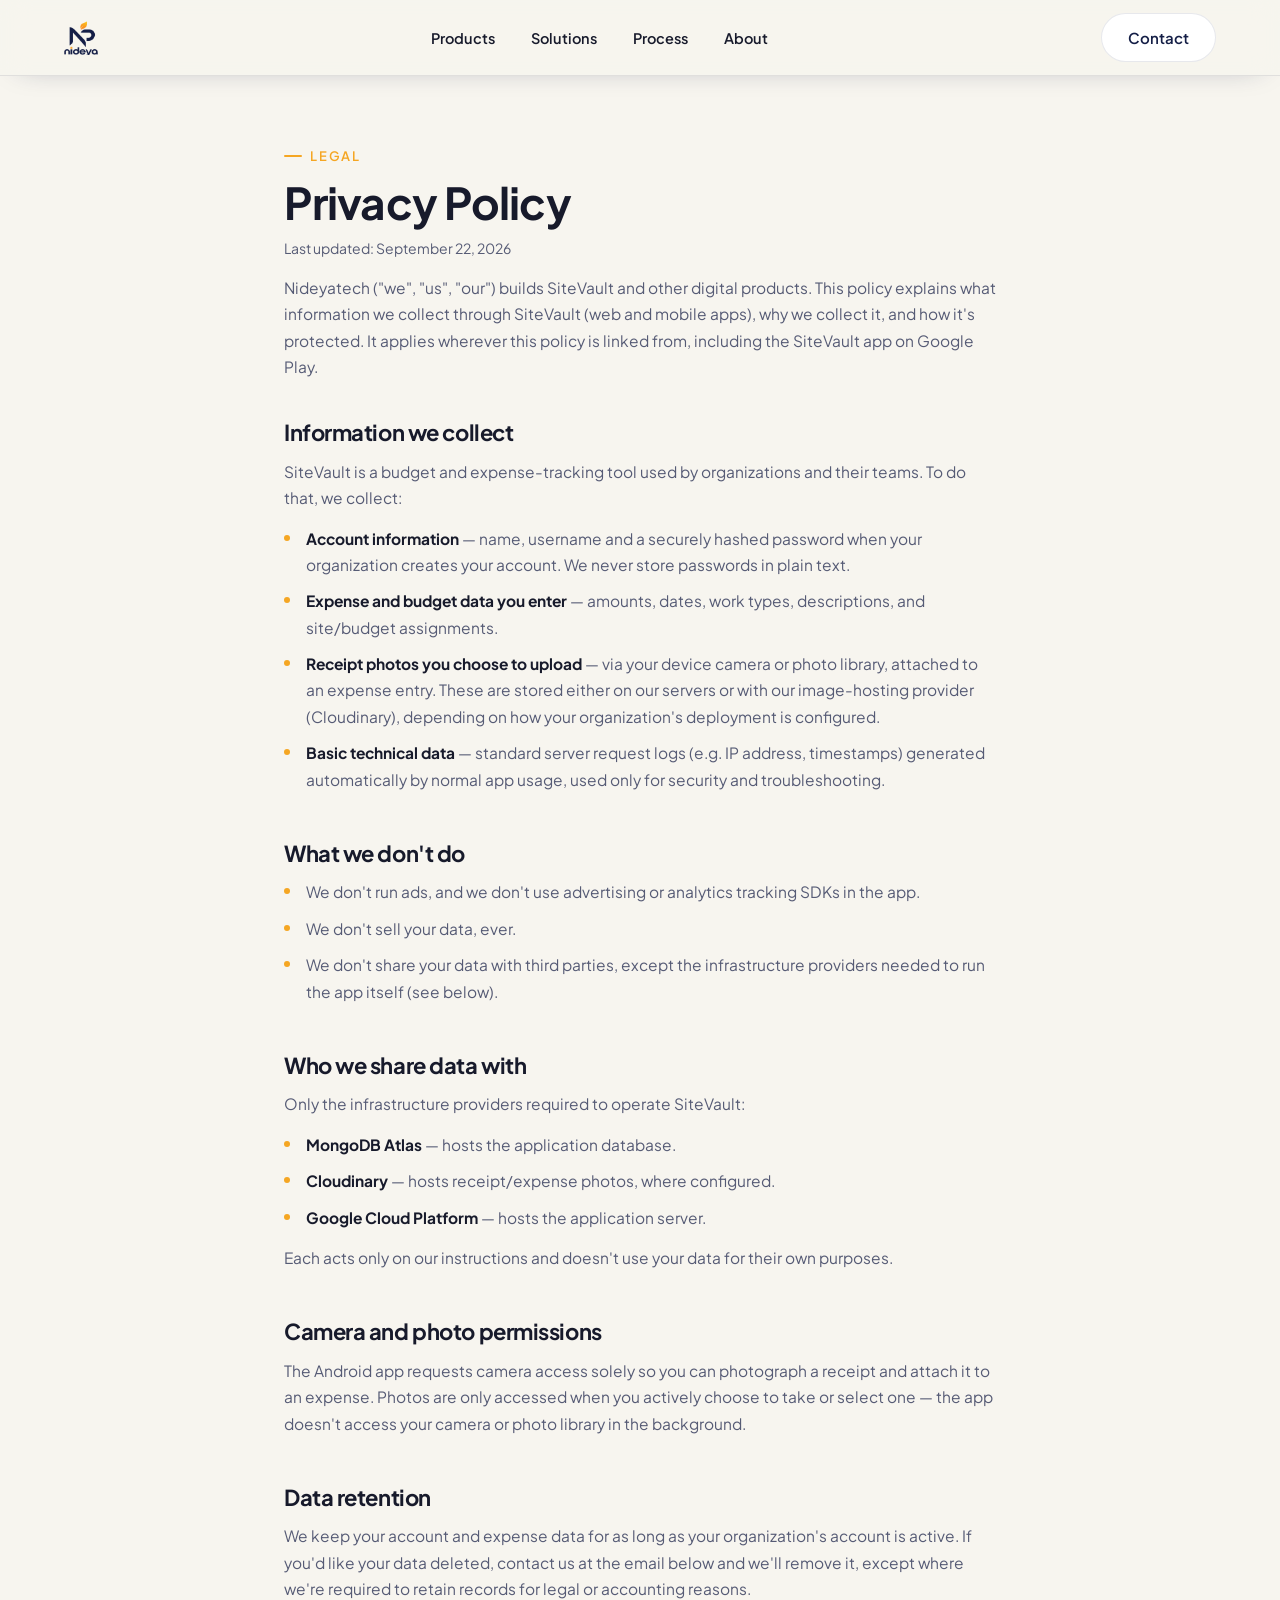
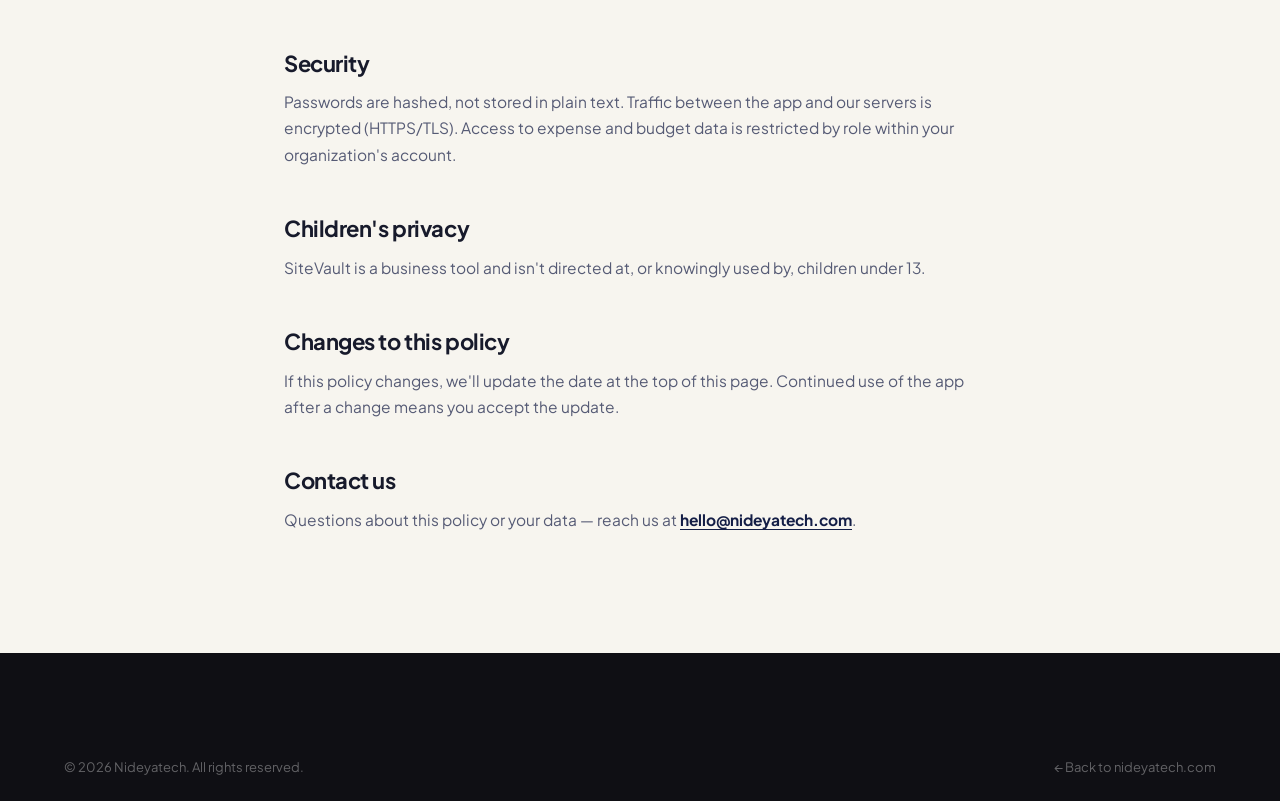
==== privacy.html @ 51b2ed9e "Add privacy policy page (needed for Play Store listing) Covers what SiteVault actually collects (acc" ====
<!doctype html>
<html lang="en">
<head>
<meta charset="UTF-8" />
<meta name="viewport" content="width=device-width, initial-scale=1" />
<title>Privacy Policy — Nideyatech</title>
<meta name="description" content="Privacy Policy for Nideyatech and SiteVault — what we collect, why, and how it's protected." />
<meta name="robots" content="index, follow" />

<link rel="icon" type="image/png" href="/assets/favicon-32.png" sizes="32x32" />
<link rel="icon" type="image/png" href="/assets/favicon-16.png" sizes="16x16" />
<link rel="apple-touch-icon" href="/assets/favicon-180.png" />
<link rel="icon" href="/assets/favicon.ico" />
<meta name="theme-color" content="#141e46" />

<link rel="preconnect" href="https://fonts.googleapis.com" />
<link rel="preconnect" href="https://fonts.gstatic.com" crossorigin />
<link href="https://fonts.googleapis.com/css2?family=Plus+Jakarta+Sans:wght@400;500;600;700;800&display=swap" rel="stylesheet" />

<link rel="stylesheet" href="css/styles.css" />
<style>
  .legal { padding: calc(var(--nav-h) + 64px) 0 120px; }
  .legal .container { max-width: 760px; }
  .legal .updated { font-size: 14px; color: var(--text-soft); margin-top: 10px; }
  .legal h1 { font-size: clamp(30px, 4.5vw, 44px); margin-top: 14px; }
  .legal h2 { font-size: 22px; margin-top: 48px; margin-bottom: 14px; }
  .legal h2:first-of-type { margin-top: 40px; }
  .legal p { font-size: 15.5px; margin-top: 14px; }
  .legal ul { margin-top: 14px; display: flex; flex-direction: column; gap: 10px; }
  .legal ul li { font-size: 15.5px; color: var(--text-soft); line-height: 1.7; padding-left: 22px; position: relative; }
  .legal ul li::before { content: ""; position: absolute; left: 0; top: 9px; width: 6px; height: 6px; border-radius: 50%; background: var(--saffron); }
  .legal a.inline { color: var(--indigo); font-weight: 700; text-decoration: underline; text-underline-offset: 3px; }
  .legal strong { color: var(--text); }
  @media (max-width: 680px) { .legal { padding: calc(var(--nav-h) + 40px) 0 80px; } }
</style>
</head>
<body>

<header class="nav" id="nav" data-force-scrolled="true">
  <div class="container">
    <a href="index.html" class="nav-logo">
      <img class="logo-dark" src="assets/logo/logo-navbar.png" alt="Nideyatech" />
      <img class="logo-light" src="assets/logo/logo-navbar-light.png" alt="Nideyatech" />
    </a>
    <nav class="nav-links">
      <a href="index.html#products">Products</a>
      <a href="index.html#solutions">Solutions</a>
      <a href="index.html#process">Process</a>
      <a href="index.html#about">About</a>
    </nav>
    <div class="nav-right">
      <a href="index.html#contact" class="btn btn-outline nav-contact-btn">Contact</a>
      <button class="nav-burger" id="burger" aria-label="Menu"><span></span><span></span><span></span></button>
    </div>
  </div>
</header>

<div class="mobile-menu" id="mobileMenu">
  <a href="index.html#products">Products</a>
  <a href="index.html#solutions">Solutions</a>
  <a href="index.html#process">Process</a>
  <a href="index.html#about">About</a>
  <a href="index.html#contact">Contact</a>
</div>

<section class="legal">
  <div class="container">
    <div class="eyebrow">Legal</div>
    <h1>Privacy Policy</h1>
    <p class="updated">Last updated: September 22, 2026</p>

    <p>Nideyatech ("we", "us", "our") builds SiteVault and other digital products. This
      policy explains what information we collect through SiteVault (web and mobile apps),
      why we collect it, and how it's protected. It applies wherever this policy is linked
      from, including the SiteVault app on Google Play.</p>

    <h2>Information we collect</h2>
    <p>SiteVault is a budget and expense-tracking tool used by organizations and their
      teams. To do that, we collect:</p>
    <ul>
      <li><strong>Account information</strong> — name, username and a securely hashed
        password when your organization creates your account. We never store passwords
        in plain text.</li>
      <li><strong>Expense and budget data you enter</strong> — amounts, dates, work
        types, descriptions, and site/budget assignments.</li>
      <li><strong>Receipt photos you choose to upload</strong> — via your device camera
        or photo library, attached to an expense entry. These are stored either on our
        servers or with our image-hosting provider (Cloudinary), depending on how your
        organization's deployment is configured.</li>
      <li><strong>Basic technical data</strong> — standard server request logs (e.g. IP
        address, timestamps) generated automatically by normal app usage, used only for
        security and troubleshooting.</li>
    </ul>

    <h2>What we don't do</h2>
    <ul>
      <li>We don't run ads, and we don't use advertising or analytics tracking SDKs in
        the app.</li>
      <li>We don't sell your data, ever.</li>
      <li>We don't share your data with third parties, except the infrastructure
        providers needed to run the app itself (see below).</li>
    </ul>

    <h2>Who we share data with</h2>
    <p>Only the infrastructure providers required to operate SiteVault:</p>
    <ul>
      <li><strong>MongoDB Atlas</strong> — hosts the application database.</li>
      <li><strong>Cloudinary</strong> — hosts receipt/expense photos, where configured.</li>
      <li><strong>Google Cloud Platform</strong> — hosts the application server.</li>
    </ul>
    <p>Each acts only on our instructions and doesn't use your data for their own
      purposes.</p>

    <h2>Camera and photo permissions</h2>
    <p>The Android app requests camera access solely so you can photograph a receipt and
      attach it to an expense. Photos are only accessed when you actively choose to take
      or select one — the app doesn't access your camera or photo library in the
      background.</p>

    <h2>Data retention</h2>
    <p>We keep your account and expense data for as long as your organization's account is
      active. If you'd like your data deleted, contact us at the email below and we'll
      remove it, except where we're required to retain records for legal or accounting
      reasons.</p>

    <h2>Security</h2>
    <p>Passwords are hashed, not stored in plain text. Traffic between the app and our
      servers is encrypted (HTTPS/TLS). Access to expense and budget data is restricted by
      role within your organization's account.</p>

    <h2>Children's privacy</h2>
    <p>SiteVault is a business tool and isn't directed at, or knowingly used by, children
      under 13.</p>

    <h2>Changes to this policy</h2>
    <p>If this policy changes, we'll update the date at the top of this page. Continued
      use of the app after a change means you accept the update.</p>

    <h2>Contact us</h2>
    <p>Questions about this policy or your data — reach us at
      <a class="inline" href="mailto:hello@nideyatech.com">hello@nideyatech.com</a>.</p>
  </div>
</section>

<footer class="footer">
  <div class="container">
    <div class="footer-bottom" style="padding-top:26px;">
      <span>© <span id="year"></span> Nideyatech. All rights reserved.</span>
      <a href="index.html">← Back to nideyatech.com</a>
    </div>
  </div>
</footer>

<script src="js/main.js"></script>
</body>
</html>
---- css/styles.css ----
/* =========================================================
   Nideyatech — brand tokens
========================================================= */
:root {
  --indigo: #141e46;
  --indigo-2: #1c2a5e;
  --saffron: #f5a623;
  --cyan: #28c4c9;
  --ivory: #f7f5ef;
  --ink: #0f0f14;

  --text: #171a2b;
  --text-soft: #565b75;
  --border: rgba(20, 30, 70, 0.1);

  --radius-sm: 10px;
  --radius: 18px;
  --radius-lg: 28px;

  --container: 1200px;
  --nav-h: 76px;

  --ease: cubic-bezier(0.22, 1, 0.36, 1);
  --shadow: 0 20px 60px -20px rgba(20, 30, 70, 0.35);
  --shadow-sm: 0 8px 24px -12px rgba(20, 30, 70, 0.25);
}

* { box-sizing: border-box; }
html { scroll-behavior: smooth; }

body {
  margin: 0;
  background: var(--ivory);
  color: var(--text);
  font-family: "Plus Jakarta Sans", -apple-system, BlinkMacSystemFont, "Segoe UI", sans-serif;
  -webkit-font-smoothing: antialiased;
  overflow-x: hidden;
}

img { max-width: 100%; display: block; }
a { color: inherit; text-decoration: none; }
ul { margin: 0; padding: 0; list-style: none; }
button { font: inherit; cursor: pointer; }
section { position: relative; }

.container {
  width: 100%;
  max-width: var(--container);
  margin: 0 auto;
  padding: 0 24px;
}

.eyebrow {
  display: inline-flex;
  align-items: center;
  gap: 8px;
  font-size: 13px;
  font-weight: 600;
  letter-spacing: 0.14em;
  text-transform: uppercase;
  color: var(--saffron);
}
.eyebrow::before {
  content: "";
  width: 18px;
  height: 2px;
  background: var(--saffron);
  border-radius: 2px;
}
.eyebrow.on-dark { color: #ffc978; }

h1, h2, h3, h4 { font-weight: 700; line-height: 1.12; margin: 0; letter-spacing: -0.02em; }
p { line-height: 1.7; color: var(--text-soft); margin: 0; }

.gradient-text {
  background: linear-gradient(100deg, var(--saffron) 0%, #ff8f6b 45%, var(--cyan) 100%);
  -webkit-background-clip: text;
  background-clip: text;
  color: transparent;
}

.section-head { max-width: 640px; margin-bottom: 56px; }
.section-head h2 { font-size: clamp(28px, 4vw, 44px); margin-top: 14px; }
.section-head p { margin-top: 16px; font-size: 17px; }
.section-head.center { margin-left: auto; margin-right: auto; text-align: center; }

.btn {
  display: inline-flex;
  align-items: center;
  gap: 10px;
  padding: 14px 26px;
  border-radius: 100px;
  font-weight: 600;
  font-size: 15px;
  border: 1px solid transparent;
  transition: transform 0.35s var(--ease), box-shadow 0.35s var(--ease), background 0.35s var(--ease), color 0.35s var(--ease), border-color .35s var(--ease);
  white-space: nowrap;
}
.btn:hover { transform: translateY(-2px); }
.btn svg { width: 16px; height: 16px; transition: transform 0.3s var(--ease); }
.btn:hover svg { transform: translate(3px, -3px); }

.btn-primary {
  background: linear-gradient(120deg, var(--saffron), #ff8f52);
  color: var(--ink);
  box-shadow: 0 12px 30px -10px rgba(245, 166, 35, 0.55);
}
.btn-primary:hover { box-shadow: 0 16px 36px -8px rgba(245, 166, 35, 0.65); }

.btn-ghost-dark {
  border-color: rgba(255, 255, 255, 0.25);
  color: #fff;
  background: rgba(255, 255, 255, 0.04);
}
.btn-ghost-dark:hover { background: rgba(255, 255, 255, 0.12); border-color: rgba(255,255,255,0.4); }

.btn-outline {
  border-color: var(--border);
  color: var(--indigo);
  background: #fff;
}
.btn-outline:hover { border-color: var(--indigo); background: var(--indigo); color: #fff; }

.btn-block-cyan {
  background: var(--cyan);
  color: var(--ink);
  box-shadow: 0 12px 30px -10px rgba(40, 196, 201, 0.55);
}

/* =========================================================
   Reveal-on-scroll
========================================================= */
[data-reveal] {
  opacity: 0;
  transform: translateY(28px);
  transition: opacity 0.8s var(--ease), transform 0.8s var(--ease);
}
[data-reveal].is-visible { opacity: 1; transform: translateY(0); }
[data-reveal="fade"] { transform: none; }
[data-reveal-delay="1"] { transition-delay: 0.08s; }
[data-reveal-delay="2"] { transition-delay: 0.16s; }
[data-reveal-delay="3"] { transition-delay: 0.24s; }
[data-reveal-delay="4"] { transition-delay: 0.32s; }
[data-reveal-delay="5"] { transition-delay: 0.4s; }

/* =========================================================
   Nav
========================================================= */
.nav {
  position: fixed;
  top: 0; left: 0; right: 0;
  z-index: 100;
  height: var(--nav-h);
  display: flex;
  align-items: center;
  transition: background 0.4s var(--ease), box-shadow 0.4s var(--ease), border-color .4s var(--ease);
  border-bottom: 1px solid transparent;
}
.nav.is-scrolled {
  background: rgba(247, 245, 239, 0.78);
  backdrop-filter: blur(14px) saturate(1.4);
  -webkit-backdrop-filter: blur(14px) saturate(1.4);
  border-bottom-color: var(--border);
  box-shadow: 0 8px 30px -20px rgba(20,30,70,0.4);
}
.nav .container { display: flex; align-items: center; justify-content: space-between; }
.nav-logo { position: relative; display: block; height: 34px; }
.nav-logo img { height: 34px; width: auto; transition: opacity 0.35s var(--ease); }
.nav-logo .logo-dark { opacity: 0; }
.nav-logo .logo-light { position: absolute; top: 0; left: 0; opacity: 1; }
.nav.is-scrolled .logo-dark { opacity: 1; }
.nav.is-scrolled .logo-light { opacity: 0; }

.nav-links { display: flex; align-items: center; gap: 36px; }
.nav-links a {
  font-size: 14.5px;
  font-weight: 600;
  color: #fff;
  position: relative;
  padding: 6px 0;
  transition: color 0.35s var(--ease);
}
.nav.is-scrolled .nav-links a { color: var(--text); }
.nav-links a::after {
  content: "";
  position: absolute;
  left: 0; bottom: 0;
  width: 0; height: 2px;
  background: var(--saffron);
  transition: width 0.3s var(--ease);
}
.nav-links a:hover::after { width: 100%; }
.nav-right { display: flex; align-items: center; gap: 28px; }

.nav-contact-btn { border-color: rgba(255,255,255,0.3); color: #fff; background: rgba(255,255,255,0.06); }
.nav.is-scrolled .nav-contact-btn { border-color: var(--border); color: var(--indigo); background: #fff; }
.nav-contact-btn:hover { background: var(--indigo); color: #fff; border-color: var(--indigo); }

.nav-burger {
  display: none;
  width: 42px; height: 42px;
  border-radius: 12px;
  border: 1px solid rgba(255,255,255,0.3);
  background: rgba(255,255,255,0.08);
  align-items: center;
  justify-content: center;
  flex-direction: column;
  gap: 5px;
  transition: background 0.35s var(--ease), border-color 0.35s var(--ease);
}
.nav-burger span { width: 18px; height: 2px; background: #fff; border-radius: 2px; transition: transform .3s var(--ease), opacity .3s var(--ease), background .35s var(--ease); }
.nav-burger.is-open span:nth-child(1) { transform: translateY(7px) rotate(45deg); }
.nav-burger.is-open span:nth-child(2) { opacity: 0; }
.nav-burger.is-open span:nth-child(3) { transform: translateY(-7px) rotate(-45deg); }
.nav.is-scrolled .nav-burger { border-color: var(--border); background: #fff; }
.nav.is-scrolled .nav-burger span { background: var(--indigo); }

.mobile-menu {
  position: fixed;
  inset: var(--nav-h) 0 0 0;
  z-index: 99;
  background: var(--ivory);
  transform: translateY(-8px);
  opacity: 0;
  pointer-events: none;
  transition: opacity .35s var(--ease), transform .35s var(--ease);
  padding: 32px 24px;
  display: none;
}
.mobile-menu.is-open { opacity: 1; transform: translateY(0); pointer-events: auto; }
.mobile-menu a { display: block; font-size: 24px; font-weight: 700; padding: 14px 0; border-bottom: 1px solid var(--border); }
.mobile-menu .btn { margin-top: 24px; width: 100%; justify-content: center; }

/* =========================================================
   Hero
========================================================= */
.hero {
  position: relative;
  padding: calc(var(--nav-h) + 84px) 0 120px;
  background: radial-gradient(120% 100% at 15% 0%, #1c2a5e 0%, var(--indigo) 45%, var(--ink) 100%);
  color: #fff;
  overflow: hidden;
  isolation: isolate;
}
.hero::before {
  content: "";
  position: absolute; inset: 0;
  background-image: url("data:image/svg+xml;utf8,<svg xmlns='http://www.w3.org/2000/svg' width='140' height='140'><filter id='n'><feTurbulence type='fractalNoise' baseFrequency='0.9' numOctaves='2' stitchTiles='stitch'/><feColorMatrix type='saturate' values='0'/></filter><rect width='100%25' height='100%25' filter='url(%23n)' opacity='0.05'/></svg>");
  mix-blend-mode: overlay;
  pointer-events: none;
  z-index: 1;
}
.hero-orb {
  position: absolute;
  border-radius: 50%;
  filter: blur(70px);
  z-index: 0;
  opacity: 0.55;
}
.orb-1 { width: 480px; height: 480px; right: -120px; top: -80px; background: radial-gradient(circle, var(--cyan), transparent 70%); animation: float1 14s ease-in-out infinite; }
.orb-2 { width: 420px; height: 420px; left: -140px; bottom: -160px; background: radial-gradient(circle, var(--saffron), transparent 70%); animation: float2 16s ease-in-out infinite; }
.orb-3 { width: 300px; height: 300px; right: 12%; bottom: -80px; background: radial-gradient(circle, #7c8fff, transparent 70%); animation: float1 12s ease-in-out infinite reverse; opacity: 0.35; }

@keyframes float1 { 0%,100% { transform: translate(0,0); } 50% { transform: translate(-30px, 30px); } }
@keyframes float2 { 0%,100% { transform: translate(0,0); } 50% { transform: translate(30px, -24px); } }

.hero .container { position: relative; z-index: 2; }
.hero-grid { display: grid; grid-template-columns: 1.1fr 0.9fr; gap: 48px; align-items: center; }

.hero-badge {
  display: inline-flex;
  align-items: center;
  gap: 10px;
  padding: 8px 16px 8px 8px;
  border-radius: 100px;
  background: rgba(255,255,255,0.07);
  border: 1px solid rgba(255,255,255,0.14);
  font-size: 13px;
  font-weight: 600;
  margin-bottom: 28px;
}
.hero-badge .dot { width: 22px; height: 22px; border-radius: 50%; background: linear-gradient(135deg, var(--saffron), var(--cyan)); display: flex; align-items: center; justify-content: center; font-size: 11px; }

.hero h1 {
  font-size: clamp(38px, 5.4vw, 66px);
  letter-spacing: -0.03em;
}
.hero h1 span { display: block; }

.hero-sub {
  margin-top: 24px;
  font-size: 18px;
  color: rgba(255,255,255,0.72);
  max-width: 480px;
  line-height: 1.7;
}
.hero-cta { display: flex; gap: 16px; margin-top: 40px; flex-wrap: wrap; }

.hero-stats { display: flex; gap: 36px; margin-top: 64px; flex-wrap: wrap; }
.hero-stats div strong { display: block; font-size: 26px; font-weight: 800; }
.hero-stats div span { font-size: 13px; color: rgba(255,255,255,0.55); }

/* --- hero visual: abstract product panel --- */
.hero-visual { position: relative; }
.panel {
  position: relative;
  background: rgba(255,255,255,0.06);
  border: 1px solid rgba(255,255,255,0.14);
  border-radius: var(--radius-lg);
  backdrop-filter: blur(18px);
  -webkit-backdrop-filter: blur(18px);
  padding: 22px;
  box-shadow: var(--shadow);
  animation: floatPanel 7s ease-in-out infinite;
}
@keyframes floatPanel { 0%,100% { transform: translateY(0) rotate(0deg); } 50% { transform: translateY(-14px) rotate(0.4deg); } }

.panel-head { display: flex; align-items: center; justify-content: space-between; margin-bottom: 18px; }
.panel-head .traffic { display: flex; gap: 6px; }
.panel-head .traffic span { width: 9px; height: 9px; border-radius: 50%; background: rgba(255,255,255,0.25); }
.panel-head small { font-size: 11px; color: rgba(255,255,255,0.5); letter-spacing: 0.06em; text-transform: uppercase; }

.panel-stats { display: grid; grid-template-columns: repeat(3, 1fr); gap: 12px; margin-bottom: 16px; }
.panel-stats .tile { background: rgba(255,255,255,0.05); border: 1px solid rgba(255,255,255,0.1); border-radius: 14px; padding: 12px 14px; }
.panel-stats .tile b { display: block; font-size: 19px; }
.panel-stats .tile small { color: rgba(255,255,255,0.5); font-size: 11px; }
.tile.up b { color: #7fe7c4; }

.panel-chart { display: flex; align-items: flex-end; gap: 8px; height: 90px; margin-bottom: 18px; padding: 0 2px; }
.panel-chart i { flex: 1; border-radius: 6px 6px 2px 2px; background: linear-gradient(180deg, var(--cyan), rgba(40,196,201,0.15)); }
.panel-chart i:nth-child(3n) { background: linear-gradient(180deg, var(--saffron), rgba(245,166,35,0.15)); }

.panel-rows { display: flex; flex-direction: column; gap: 10px; }
.panel-rows .row { display: flex; align-items: center; gap: 10px; background: rgba(255,255,255,0.04); border-radius: 10px; padding: 9px 12px; }
.panel-rows .row .ic { width: 26px; height: 26px; border-radius: 8px; flex-shrink: 0; }
.panel-rows .row .bar { flex: 1; height: 6px; border-radius: 4px; background: rgba(255,255,255,0.12); overflow: hidden; }
.panel-rows .row .bar span { display: block; height: 100%; border-radius: 4px; background: linear-gradient(90deg, var(--cyan), var(--saffron)); }

.float-chip {
  position: absolute;
  background: #fff;
  color: var(--ink);
  border-radius: 14px;
  padding: 10px 14px;
  display: flex;
  align-items: center;
  gap: 10px;
  font-size: 13px;
  font-weight: 700;
  box-shadow: var(--shadow-sm);
}
.float-chip.chip-1 { top: -20px; right: -10px; animation: floatChip 5s ease-in-out infinite; }
.float-chip.chip-2 { bottom: 30px; left: -34px; animation: floatChip 6s ease-in-out infinite reverse; }
.float-chip .ico { width: 26px; height: 26px; border-radius: 50%; display: flex; align-items: center; justify-content: center; color: #fff; }
@keyframes floatChip { 0%,100% { transform: translateY(0); } 50% { transform: translateY(-10px); } }

/* =========================================================
   Marquee strip (what we deliver)
========================================================= */
.strip {
  background: var(--indigo);
  padding: 22px 0;
  overflow: hidden;
  border-top: 1px solid rgba(255,255,255,0.06);
}
.strip-track { display: flex; gap: 56px; width: max-content; animation: marquee 26s linear infinite; }
.strip-track span {
  display: flex; align-items: center; gap: 10px;
  font-size: 14px; font-weight: 600; color: rgba(255,255,255,0.75); white-space: nowrap;
}
.strip-track span::before { content: ""; width: 6px; height: 6px; border-radius: 50%; background: var(--saffron); }
@keyframes marquee { from { transform: translateX(0); } to { transform: translateX(-50%); } }

/* =========================================================
   Products
========================================================= */
.products { padding: 140px 0 120px; }

.product-card {
  display: grid;
  grid-template-columns: 1fr 1fr;
  gap: 0;
  background: #fff;
  border: 1px solid var(--border);
  border-radius: var(--radius-lg);
  overflow: hidden;
  box-shadow: var(--shadow-sm);
}
.product-copy { padding: 56px; display: flex; flex-direction: column; justify-content: center; }
.product-copy h3 { font-size: clamp(24px, 3vw, 32px); margin-top: 14px; }
.product-copy > p { margin-top: 16px; font-size: 16px; }
.product-tagline { color: var(--indigo); font-weight: 700; font-size: 15px; margin-top: 4px; }

.feature-list { margin-top: 26px; display: flex; flex-direction: column; gap: 14px; }
.feature-list li { display: flex; align-items: flex-start; gap: 12px; font-size: 15px; color: var(--text); font-weight: 600; }
.feature-list .check {
  width: 22px; height: 22px; border-radius: 50%;
  background: rgba(40, 196, 201, 0.15); color: var(--cyan);
  display: flex; align-items: center; justify-content: center; flex-shrink: 0; margin-top: 1px;
}
.feature-list .check svg { width: 12px; height: 12px; }

.product-actions { display: flex; align-items: center; gap: 22px; margin-top: 34px; flex-wrap: wrap; }
.product-link { font-weight: 700; font-size: 14.5px; color: var(--indigo); display: inline-flex; align-items: center; gap: 6px; }
.product-link svg { width: 15px; height: 15px; }

.product-visual {
  background: linear-gradient(160deg, #10182f, var(--indigo) 60%, #1c2a5e);
  position: relative;
  padding: 44px;
  display: flex;
  align-items: center;
  justify-content: center;
}
.product-visual .panel { width: 100%; max-width: 380px; animation: none; }
.product-visual .glow { position: absolute; width: 260px; height: 260px; border-radius: 50%; background: var(--saffron); filter: blur(100px); opacity: 0.35; top: -40px; right: -40px; }

/* =========================================================
   Solutions
========================================================= */
.solutions { padding: 40px 0 130px; background: var(--ivory); }
.solutions-grid { display: grid; grid-template-columns: repeat(3, 1fr); gap: 22px; }

.sol-card {
  background: #fff;
  border: 1px solid var(--border);
  border-radius: var(--radius);
  padding: 32px 28px;
  transition: transform .4s var(--ease), box-shadow .4s var(--ease), border-color .4s var(--ease);
  position: relative;
  overflow: hidden;
}
.sol-card::before {
  content: "";
  position: absolute; inset: 0;
  background: linear-gradient(140deg, rgba(245,166,35,0.08), rgba(40,196,201,0.08));
  opacity: 0;
  transition: opacity .4s var(--ease);
}
.sol-card:hover { transform: translateY(-6px); box-shadow: var(--shadow-sm); border-color: rgba(20,30,70,0.18); }
.sol-card:hover::before { opacity: 1; }
.sol-card > * { position: relative; }

.sol-icon {
  width: 52px; height: 52px;
  border-radius: 14px;
  background: linear-gradient(135deg, var(--indigo), var(--indigo-2));
  display: flex; align-items: center; justify-content: center;
  margin-bottom: 20px;
}
.sol-icon svg { width: 24px; height: 24px; stroke: #fff; }
.sol-card h4 { font-size: 18px; margin-bottom: 10px; }
.sol-card p { font-size: 14.5px; }
.sol-card .tag {
  display: inline-block; margin-top: 16px; font-size: 12px; font-weight: 700;
  color: var(--saffron); letter-spacing: 0.04em; text-transform: uppercase;
}

/* =========================================================
   Process
========================================================= */
.process { padding: 20px 0 130px; }
.process-row { display: grid; grid-template-columns: repeat(4, 1fr); gap: 24px; position: relative; }
.process-row::before {
  content: "";
  position: absolute; top: 27px; left: 60px; right: 60px; height: 1px;
  background: repeating-linear-gradient(90deg, var(--border) 0 8px, transparent 8px 16px);
  z-index: 0;
}
.process-step { position: relative; z-index: 1; }
.process-num {
  width: 54px; height: 54px; border-radius: 16px;
  background: #fff; border: 1px solid var(--border);
  display: flex; align-items: center; justify-content: center;
  font-weight: 800; font-size: 17px; color: var(--indigo);
  margin-bottom: 20px; box-shadow: var(--shadow-sm);
}
.process-step h4 { font-size: 16.5px; margin-bottom: 8px; }
.process-step p { font-size: 14px; }

/* =========================================================
   About
========================================================= */
.about { padding: 20px 0 130px; }
.about-grid { display: grid; grid-template-columns: 0.9fr 1.1fr; gap: 64px; align-items: center; }
.about-copy p { margin-top: 4px; font-size: 16.5px; }
.about-copy p + p { margin-top: 16px; }
.about-values { margin-top: 30px; display: grid; grid-template-columns: 1fr 1fr; gap: 18px; }
.about-values div strong { display: block; font-size: 15px; margin-bottom: 4px; color: var(--indigo); }
.about-values div span { font-size: 13.5px; color: var(--text-soft); }

.about-panel {
  background: var(--indigo);
  border-radius: var(--radius-lg);
  padding: 48px;
  color: #fff;
  position: relative;
  overflow: hidden;
}
.about-panel .glow { position: absolute; width: 220px; height: 220px; background: var(--cyan); filter: blur(90px); opacity: 0.4; bottom: -60px; left: -60px; }
.about-panel blockquote {
  font-size: 22px; font-weight: 700; line-height: 1.5; letter-spacing: -0.01em;
  margin: 0; position: relative;
}
.about-panel .mark { font-size: 60px; color: var(--saffron); line-height: 0.4; display: block; margin-bottom: 14px; font-family: Georgia, serif; }
.about-panel .who { margin-top: 26px; display: flex; align-items: center; gap: 12px; position: relative; }
.about-panel .who img { height: 26px; width: auto; }
.about-panel .who span { font-size: 13px; color: rgba(255,255,255,0.6); }

/* =========================================================
   CTA band
========================================================= */
.cta-band {
  margin: 0 24px 130px;
  max-width: calc(var(--container) - 0px);
  margin-left: auto; margin-right: auto;
  border-radius: var(--radius-lg);
  background: radial-gradient(120% 160% at 100% 0%, #1c2a5e 0%, var(--indigo) 50%, var(--ink) 100%);
  padding: 70px 60px;
  text-align: center;
  position: relative;
  overflow: hidden;
  color: #fff;
}
.cta-band .hero-orb { opacity: 0.4; }
.cta-band h2 { font-size: clamp(26px, 4vw, 40px); position: relative; z-index: 1; }
.cta-band p { color: rgba(255,255,255,0.68); max-width: 480px; margin: 16px auto 0; position: relative; z-index: 1; }
.cta-band .hero-cta { justify-content: center; position: relative; z-index: 1; }

/* =========================================================
   Footer
========================================================= */
.footer { background: var(--ink); color: rgba(255,255,255,0.6); padding: 80px 0 0; }
.footer-top { display: grid; grid-template-columns: 1.3fr 0.9fr 0.9fr 1fr; gap: 40px; padding-bottom: 56px; border-bottom: 1px solid rgba(255,255,255,0.08); }
.footer-brand img { height: 30px; margin-bottom: 18px; }
.footer-brand p { font-size: 14px; max-width: 260px; color: rgba(255,255,255,0.45); }
.footer-social { display: flex; gap: 10px; margin-top: 22px; }
.footer-social a {
  width: 38px; height: 38px; border-radius: 10px; border: 1px solid rgba(255,255,255,0.14);
  display: flex; align-items: center; justify-content: center; transition: background .3s var(--ease), border-color .3s var(--ease);
}
.footer-social a:hover { background: rgba(255,255,255,0.1); border-color: rgba(255,255,255,0.3); }
.footer-social svg { width: 16px; height: 16px; }

.footer-col h5 { color: #fff; font-size: 13px; letter-spacing: 0.06em; text-transform: uppercase; margin-bottom: 18px; }
.footer-col ul { display: flex; flex-direction: column; gap: 12px; }
.footer-col a { font-size: 14.5px; transition: color .3s var(--ease); }
.footer-col a:hover { color: #fff; }

.footer-bottom {
  display: flex; align-items: center; justify-content: space-between;
  padding: 26px 0; font-size: 13px; color: rgba(255,255,255,0.35); flex-wrap: wrap; gap: 10px;
}
.footer-bottom a:hover { color: rgba(255,255,255,0.7); }

/* =========================================================
   Responsive
========================================================= */
@media (max-width: 980px) {
  .hero-grid { grid-template-columns: 1fr; }
  .hero-visual { max-width: 460px; margin: 0 auto; }
  .product-card { grid-template-columns: 1fr; }
  .product-visual { order: -1; padding: 40px 28px; }
  .solutions-grid { grid-template-columns: 1fr 1fr; }
  .process-row { grid-template-columns: 1fr 1fr; row-gap: 40px; }
  .process-row::before { display: none; }
  .about-grid { grid-template-columns: 1fr; }
  .about-panel { order: -1; }
  .footer-top { grid-template-columns: 1fr 1fr; }
}

@media (max-width: 680px) {
  :root { --nav-h: 68px; }
  .nav-links { display: none; }
  .nav-burger { display: flex; }
  .mobile-menu { display: block; }
  .nav-right .btn-outline { display: none; }
  .hero { padding: calc(var(--nav-h) + 56px) 0 80px; }
  .hero-stats { gap: 26px; }
  .product-copy { padding: 34px 26px; }
  .solutions-grid { grid-template-columns: 1fr; }
  .process-row { grid-template-columns: 1fr; }
  .about-values { grid-template-columns: 1fr; }
  .cta-band { padding: 50px 26px; margin: 0 16px 90px; }
  .footer-top { grid-template-columns: 1fr; gap: 32px; }
  .section-head { margin-bottom: 40px; }
  .products, .solutions, .process, .about { padding-top: 10px; padding-bottom: 90px; }
}
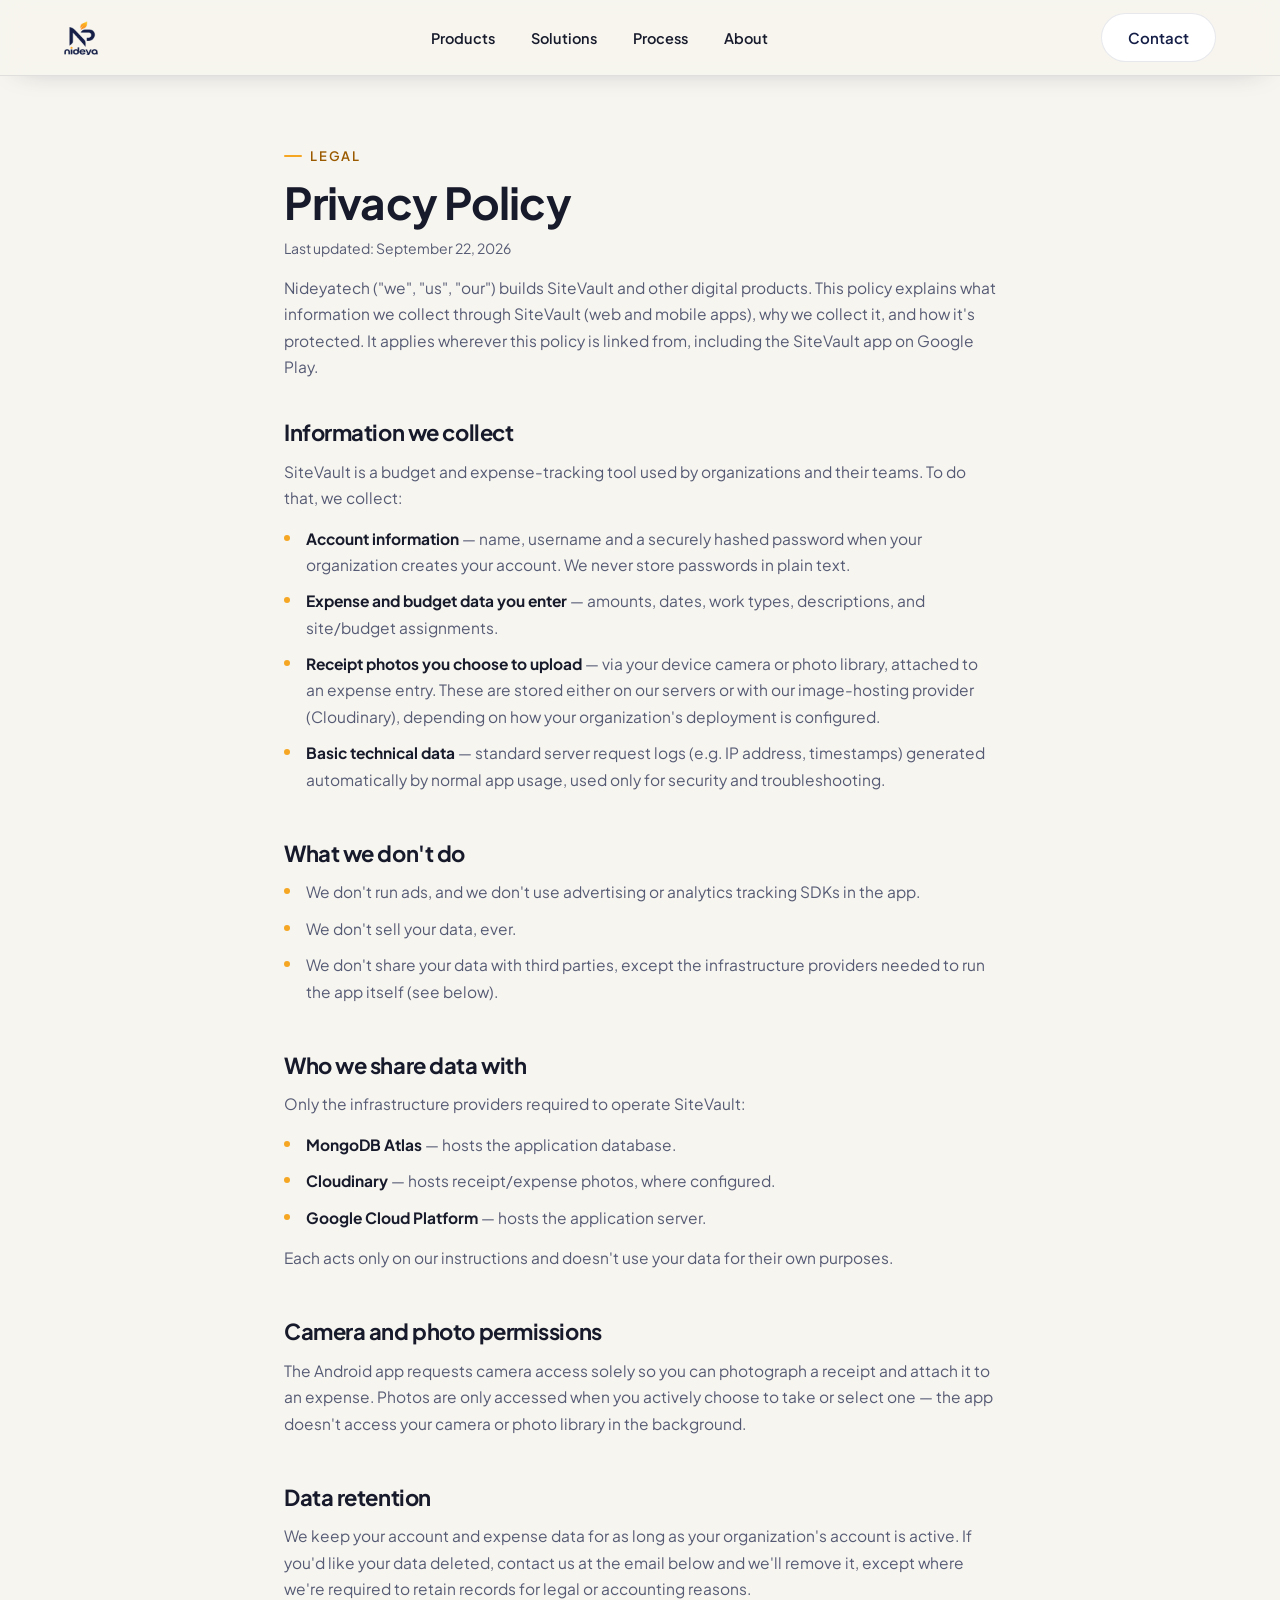
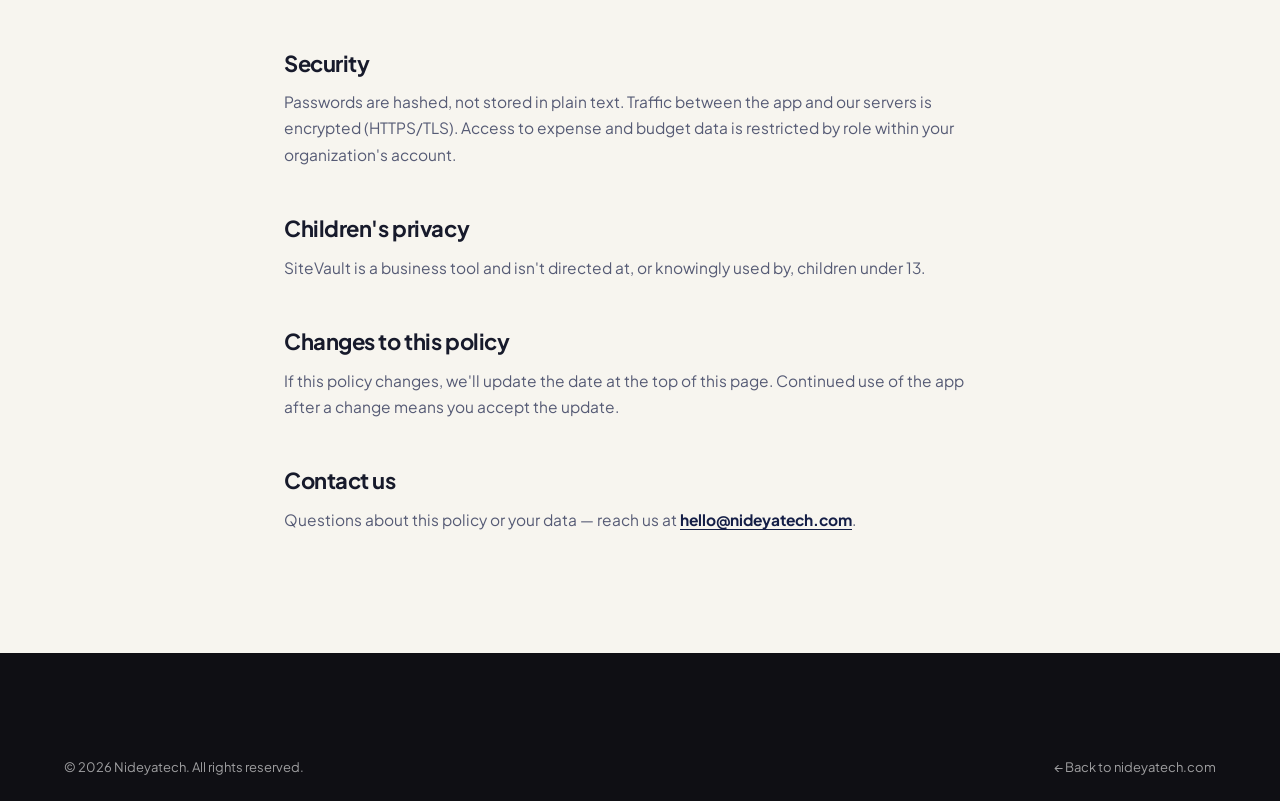
==== commit 4572fcf3: "Quick site fixes: 404 page, logo compression, contrast, social preview - Add custom 404.html (absolu" ====
--- a/privacy.html
+++ b/privacy.html
@@ -17,7 +17,7 @@
 <link rel="preconnect" href="https://fonts.gstatic.com" crossorigin />
 <link href="https://fonts.googleapis.com/css2?family=Plus+Jakarta+Sans:wght@400;500;600;700;800&display=swap" rel="stylesheet" />
 
-<link rel="stylesheet" href="css/styles.css" />
+<link rel="stylesheet" href="css/styles.css?v=3" />
 <style>
   .legal { padding: calc(var(--nav-h) + 64px) 0 120px; }
   .legal .container { max-width: 760px; }
@@ -39,8 +39,8 @@
 <header class="nav" id="nav" data-force-scrolled="true">
   <div class="container">
     <a href="index.html" class="nav-logo">
-      <img class="logo-dark" src="assets/logo/logo-navbar.png" alt="Nideyatech" />
-      <img class="logo-light" src="assets/logo/logo-navbar-light.png" alt="Nideyatech" />
+      <img class="logo-dark" src="assets/logo/logo-navbar.png" alt="Nideyatech" width="101" height="102" />
+      <img class="logo-light" src="assets/logo/logo-navbar-light.png" alt="" aria-hidden="true" width="101" height="102" />
     </a>
     <nav class="nav-links">
       <a href="index.html#products">Products</a>
--- a/css/styles.css
+++ b/css/styles.css
@@ -5,6 +5,7 @@
   --indigo: #141e46;
   --indigo-2: #1c2a5e;
   --saffron: #f5a623;
+  --saffron-text: #9a5b00; /* saffron darkened for text on light bgs (WCAG AA 4.9:1 on ivory) */
   --cyan: #28c4c9;
   --ivory: #f7f5ef;
   --ink: #0f0f14;
@@ -58,7 +59,7 @@
   font-weight: 600;
   letter-spacing: 0.14em;
   text-transform: uppercase;
-  color: var(--saffron);
+  color: var(--saffron-text);
 }
 .eyebrow::before {
   content: "";
@@ -453,7 +454,7 @@
 .sol-card p { font-size: 14.5px; }
 .sol-card .tag {
   display: inline-block; margin-top: 16px; font-size: 12px; font-weight: 700;
-  color: var(--saffron); letter-spacing: 0.04em; text-transform: uppercase;
+  color: var(--saffron-text); letter-spacing: 0.04em; text-transform: uppercase;
 }
 
 /* =========================================================
@@ -532,8 +533,8 @@
 ========================================================= */
 .footer { background: var(--ink); color: rgba(255,255,255,0.6); padding: 80px 0 0; }
 .footer-top { display: grid; grid-template-columns: 1.3fr 0.9fr 0.9fr 1fr; gap: 40px; padding-bottom: 56px; border-bottom: 1px solid rgba(255,255,255,0.08); }
-.footer-brand img { height: 30px; margin-bottom: 18px; }
-.footer-brand p { font-size: 14px; max-width: 260px; color: rgba(255,255,255,0.45); }
+.footer-brand img { height: 30px; width: auto; margin-bottom: 18px; }
+.footer-brand p { font-size: 14px; max-width: 260px; color: rgba(255,255,255,0.6); }
 .footer-social { display: flex; gap: 10px; margin-top: 22px; }
 .footer-social a {
   width: 38px; height: 38px; border-radius: 10px; border: 1px solid rgba(255,255,255,0.14);
@@ -549,9 +550,9 @@
 
 .footer-bottom {
   display: flex; align-items: center; justify-content: space-between;
-  padding: 26px 0; font-size: 13px; color: rgba(255,255,255,0.35); flex-wrap: wrap; gap: 10px;
-}
-.footer-bottom a:hover { color: rgba(255,255,255,0.7); }
+  padding: 26px 0; font-size: 13px; color: rgba(255,255,255,0.6); flex-wrap: wrap; gap: 10px;
+}
+.footer-bottom a:hover { color: #fff; }
 
 /* =========================================================
    Responsive
